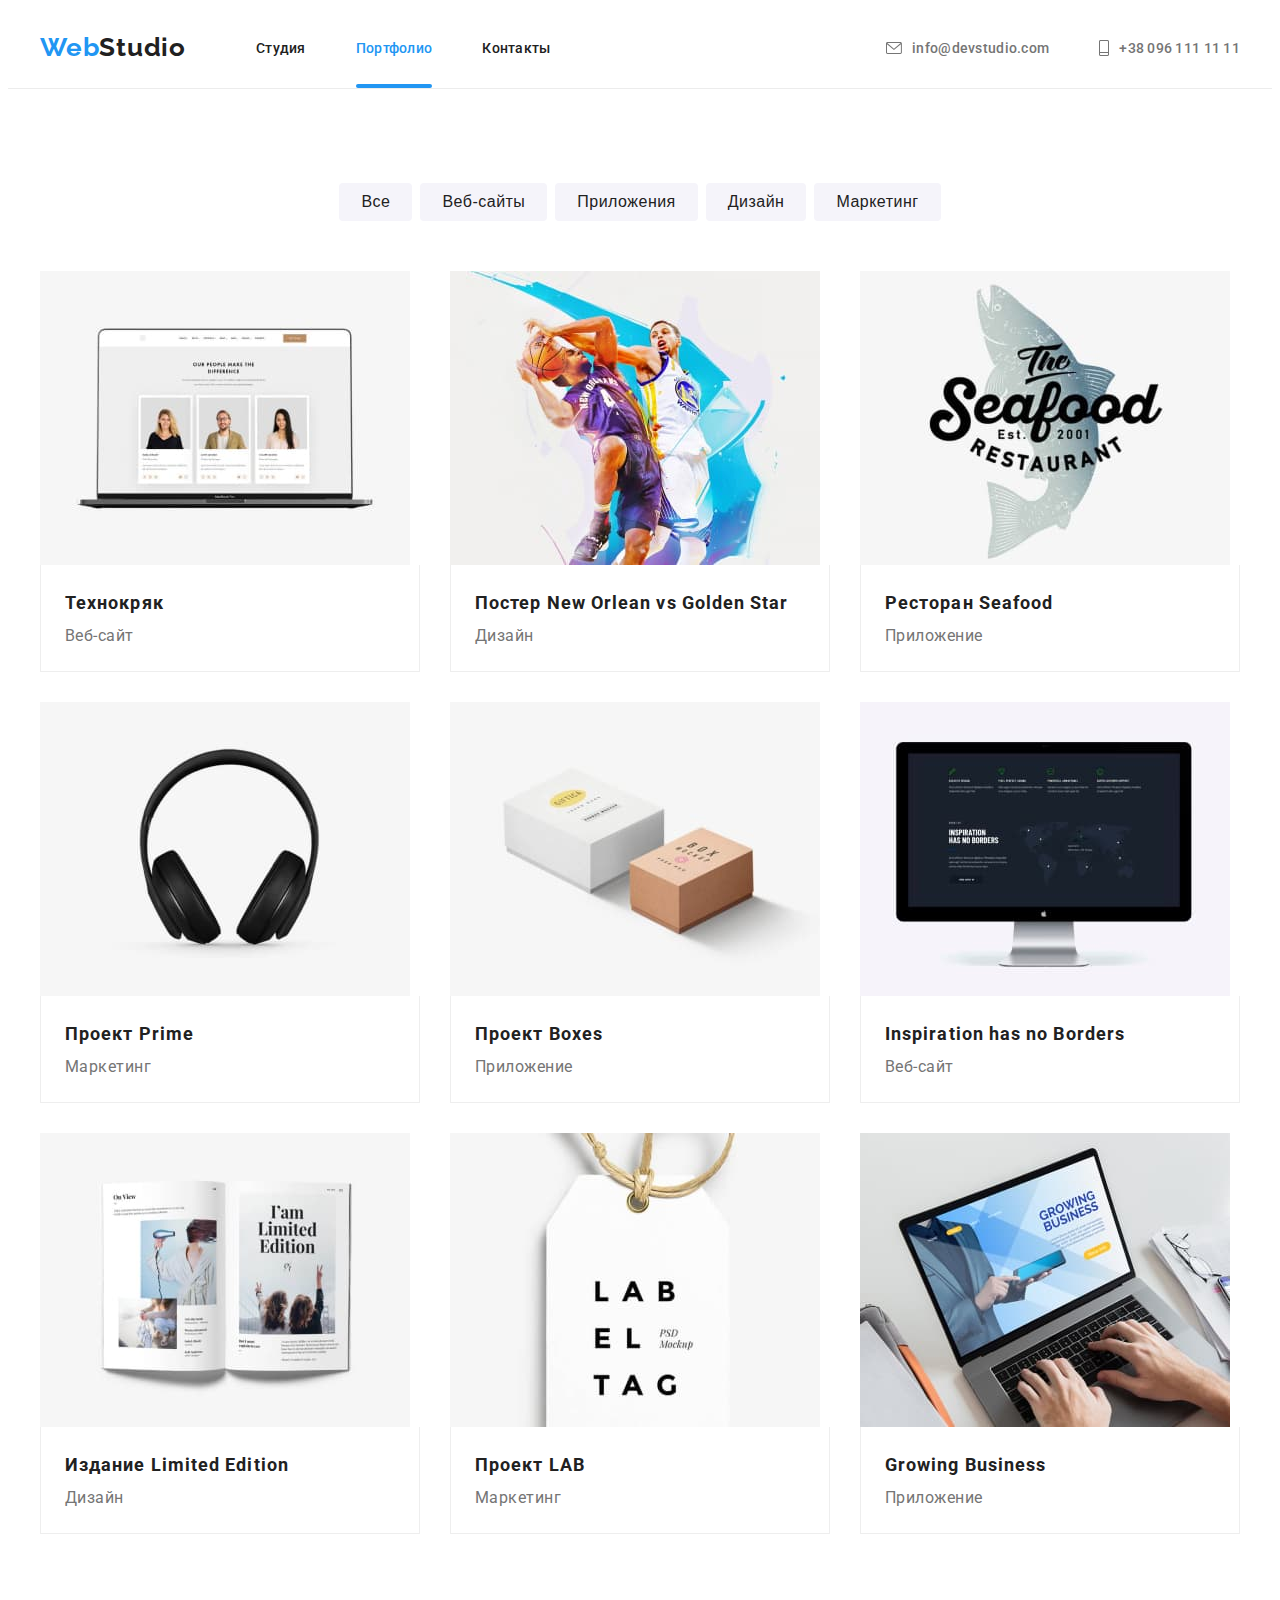
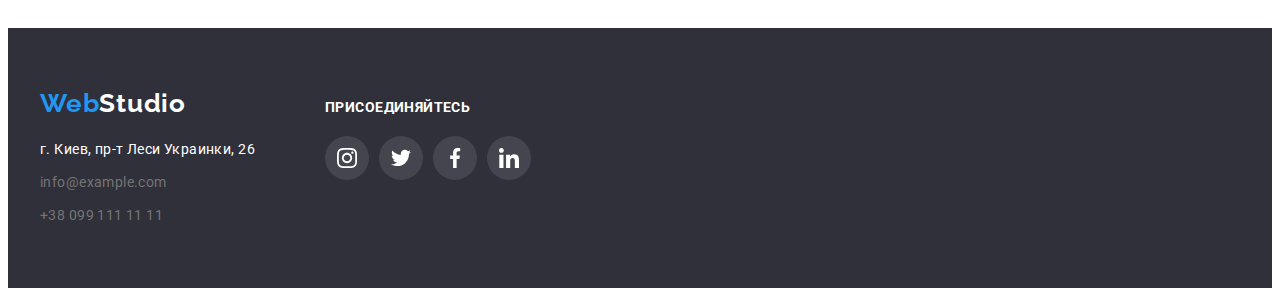
==== portfolio.html @ 90fa3cff "initial commit" ====
<!DOCTYPE html>
<html lang="ru">
  <head>
    <meta charset="UTF-8" />
    <meta http-equiv="X-UA-Compatible" content="IE=edge" />
    <meta name="viewport" content="width=device-width, initial-scale=1.0" />
    <link
      rel="stylesheet"
      href="https://cdnjs.cloudflare.com/ajax/libs/modern-normalize/1.1.0/modern-normalize.min.css"
      integrity="sha512-wpPYUAdjBVSE4KJnH1VR1HeZfpl1ub8YT/NKx4PuQ5NmX2tKuGu6U/JRp5y+Y8XG2tV+wKQpNHVUX03MfMFn9Q=="
      crossorigin="anonymous"
      referrerpolicy="no-referrer"
    />
    <link rel="preconnect" href="https://fonts.googleapis.com" />
    <link rel="preconnect" href="https://fonts.gstatic.com" crossorigin />
    <link
      href="https://fonts.googleapis.com/css2?family=Raleway:wght@700&family=Roboto:wght@400;500;700;900&display=swap"
      rel="stylesheet"
    />
    <link rel="stylesheet" href="./css/style.css" />
    <title>Портфолио</title>
  </head>
  <body>
    <header class="header">
      <div class="container">
        <nav class="header-navigation">
          <a class="header-logo-link" lang="en" href="./portfolio.html"
            ><span class="header-logo-span">Web</span>Studio</a
          >
          <ul class="nav-list">
            <li class="nav-item">
              <a class="nav-link" href="./index.html">Студия</a>
            </li>
            <li class="nav-item">
              <a class="current-portfolio" href="./portfolio.html">Портфолио</a>
            </li>
            <li class="nav-item">
              <a class="nav-link" href="">Контакты</a>
            </li>
          </ul>
        </nav>
        <ul class="contacts">
          <li class="contacts-item">
            <a class="contacts-link" lang="en" href="mailto:info@devstudio.com">
              <svg class="contacts-email" width="16" height="12">
                <use href="./images/icons.svg#icon-e-mail"></use></svg
              >info@devstudio.com</a
            >
          </li>
          <li class="contacts-item">
            <a class="contacts-link" lang="en" href="tel:+380961111111">
              <svg class="contacts-phone" width="10" height="16">
                <use href="./images/icons.svg#icon-phone"></use></svg
              >+38 096 111 11 11</a
            >
          </li>
        </ul>
      </div>
    </header>
    <main>
      <section class="section">
        <div class="container">
          <ul class="filters">
            <li class="filters-item">
              <button type="button" class="filters-button">Все</button>
            </li>
            <li class="filters-item">
              <button type="button" class="filters-button">Веб-сайты</button>
            </li>
            <li class="filters-item">
              <button type="button" class="filters-button">Приложения</button>
            </li>
            <li class="filters-item">
              <button type="button" class="filters-button">Дизайн</button>
            </li>
            <li class="filters-item">
              <button type="button" class="filters-button">Маркетинг</button>
            </li>
          </ul>
          <ul class="projects">
            <li class="projects-item">
              <a href="" class="projects-link">
                <div class="projects-overlay">
                  <img
                    class="projects-image"
                    src="./images/our-company-projects/project-1.jpg"
                    width="370"
                    height="294"
                    alt="Первый проект"
                  />
                  <p class="text-overlay">
                    Технокряк это современная площадка распространения коронавируса. Компании
                    используют эту платформу для цифрового шпионажа и атак на защищённые сервера
                    конкурентов.
                  </p>
                </div>
                <div class="projects-main">
                  <h2 class="projects-title">Технокряк</h2>
                  <p class="projects-text">Веб-сайт</p>
                </div>
              </a>
            </li>
            <li class="projects-item">
              <a href="" class="projects-link">
                <div class="projects-overlay">
                  <img
                    class="projects-image"
                    src="./images/our-company-projects/project-2.jpg"
                    width="370"
                    height="294"
                    alt="Второй проект"
                  />
                  <p class="text-overlay">
                    Технокряк это современная площадка распространения коронавируса. Компании
                    используют эту платформу для цифрового шпионажа и атак на защищённые сервера
                    конкурентов.
                  </p>
                </div>
                <div class="projects-main">
                  <h2 class="projects-title">
                    Постер <span class="projects-span" lang="en">New Orlean vs Golden Star</span>
                  </h2>
                  <p class="projects-text">Дизайн</p>
                </div>
              </a>
            </li>
            <li class="projects-item">
              <a href="" class="projects-link">
                <div class="projects-overlay">
                  <img
                    class="projects-image"
                    src="./images/our-company-projects/project-3.jpg"
                    width="370"
                    height="294"
                    alt="Третий проект"
                  />
                  <p class="text-overlay">
                    Технокряк это современная площадка распространения коронавируса. Компании
                    используют эту платформу для цифрового шпионажа и атак на защищённые сервера
                    конкурентов.
                  </p>
                </div>
                <div class="projects-main">
                  <h2 class="projects-title">
                    Ресторан <span class="projects-span" lang="en">Seafood</span>
                  </h2>
                  <p class="projects-text">Приложение</p>
                </div>
              </a>
            </li>
            <li class="projects-item">
              <a href="" class="projects-link">
                <div class="projects-overlay">
                  <img
                    class="projects-image"
                    src="./images/our-company-projects/project-4.jpg"
                    width="370"
                    height="294"
                    alt="Четвёртый проект"
                  />
                  <p class="text-overlay">
                    Технокряк это современная площадка распространения коронавируса. Компании
                    используют эту платформу для цифрового шпионажа и атак на защищённые сервера
                    конкурентов.
                  </p>
                </div>
                <div class="projects-main">
                  <h2 class="projects-title">
                    Проект <span class="projects-span" lang="en">Prime</span>
                  </h2>
                  <p class="projects-text">Маркетинг</p>
                </div>
              </a>
            </li>
            <li class="projects-item">
              <a href="" class="projects-link">
                <div class="projects-overlay">
                  <img
                    class="projects-image"
                    src="./images/our-company-projects/project-5.jpg"
                    width="370"
                    height="294"
                    alt="Пятый проект"
                  />
                  <p class="text-overlay">
                    Технокряк это современная площадка распространения коронавируса. Компании
                    используют эту платформу для цифрового шпионажа и атак на защищённые сервера
                    конкурентов.
                  </p>
                </div>
                <div class="projects-main">
                  <h2 class="projects-title">
                    Проект <span class="projects-span" lang="en">Boxes</span>
                  </h2>
                  <p class="projects-text">Приложение</p>
                </div>
              </a>
            </li>
            <li class="projects-item">
              <a href="" class="projects-link">
                <div class="projects-overlay">
                  <img
                    class="projects-image"
                    src="./images/our-company-projects/project-6.jpg"
                    width="370"
                    height="294"
                    alt="Шестой проект"
                  />
                  <p class="text-overlay">
                    Технокряк это современная площадка распространения коронавируса. Компании
                    используют эту платформу для цифрового шпионажа и атак на защищённые сервера
                    конкурентов.
                  </p>
                </div>
                <div class="projects-main">
                  <h2 class="projects-title" lang="en">Inspiration has no Borders</h2>
                  <p class="projects-text">Веб-сайт</p>
                </div>
              </a>
            </li>
            <li class="projects-item">
              <a href="" class="projects-link">
                <div class="projects-overlay">
                  <img
                    class="projects-image"
                    src="./images/our-company-projects/project-7.jpg"
                    width="370"
                    height="294"
                    alt="Седьмой проект"
                  />
                  <p class="text-overlay">
                    Технокряк это современная площадка распространения коронавируса. Компании
                    используют эту платформу для цифрового шпионажа и атак на защищённые сервера
                    конкурентов.
                  </p>
                </div>
                <div class="projects-main">
                  <h2 class="projects-title">
                    Издание <span class="projects-span" lang="en">Limited Edition</span>
                  </h2>
                  <p class="projects-text">Дизайн</p>
                </div>
              </a>
            </li>
            <li class="projects-item">
              <a href="" class="projects-link">
                <div class="projects-overlay">
                  <img
                    class="projects-image"
                    src="./images/our-company-projects/project-8.jpg"
                    width="370"
                    height="294"
                    alt="Восьмой проект"
                  />
                  <p class="text-overlay">
                    Технокряк это современная площадка распространения коронавируса. Компании
                    используют эту платформу для цифрового шпионажа и атак на защищённые сервера
                    конкурентов.
                  </p>
                </div>
                <div class="projects-main">
                  <h2 class="projects-title">
                    Проект <span class="projects-span" lang="en">LAB</span>
                  </h2>
                  <p class="projects-text">Маркетинг</p>
                </div>
              </a>
            </li>
            <li class="projects-item">
              <a href="" class="projects-link">
                <div class="projects-overlay">
                  <img
                    class="projects-image"
                    src="./images/our-company-projects/project-9.jpg"
                    width="370"
                    height="294"
                    alt="Девятый проект"
                  />
                  <p class="text-overlay">
                    Технокряк это современная площадка распространения коронавируса. Компании
                    используют эту платформу для цифрового шпионажа и атак на защищённые сервера
                    конкурентов.
                  </p>
                </div>
                <div class="projects-main">
                  <h2 class="projects-title" lang="en">Growing Business</h2>
                  <p class="projects-text">Приложение</p>
                </div>
              </a>
            </li>
          </ul>
        </div>
      </section>
    </main>
    <footer class="footer">
      <div class="footer-list container">
        <div class="footer-logo-main">
          <a class="footer-logo-link" lang="en" href="./portfolio.html"
            ><span class="footer-logo-span">Web</span>Studio</a
          >
          <address class="footer-contacts">
            <ul class="footer-contacts-list">
              <li class="footer-contacts-item">
                <a
                  class="current-address"
                  href="https://goo.gl/maps/Fyau3RTndr1kcrQs9"
                  rel="noopener noreferrer"
                >
                  г. Киев, пр-т Леси Украинки, 26</a
                >
              </li>
              <li class="footer-contacts-item">
                <a class="footer-contacts-link" lang="en" href="mailto:info@example.com"
                  >info@example.com</a
                >
              </li>
              <li class="footer-contacts-item">
                <a class="footer-contacts-link" href="tel:+380991111111">+38 099 111 11 11</a>
              </li>
            </ul>
          </address>
        </div>
        <div class="footer-right">
          <h3 class="footer-social-text">Присоединяйтесь</h3>
          <ul class="footer-social-list">
            <li class="footer-social-item">
              <a href="" class="footer-social-link">
                <svg class="footer-social-icon" width="20" height="20">
                  <use href="./images/icons.svg#icon-instagram-footer"></use>
                </svg>
              </a>
            </li>

            <li class="footer-social-item">
              <a href="" class="footer-social-link">
                <svg class="footer-social-icon" width="20" height="20">
                  <use href="./images/icons.svg#icon-twitter-footer"></use>
                </svg>
              </a>
            </li>

            <li class="footer-social-item">
              <a href="" class="footer-social-link">
                <svg class="footer-social-icon" width="20" height="20">
                  <use href="./images/icons.svg#icon-facebook-footer"></use>
                </svg>
              </a>
            </li>

            <li class="footer-social-item">
              <a href="" class="footer-social-link">
                <svg class="footer-social-icon" width="20" height="20">
                  <use href="./images/icons.svg#icon-linkedin-footer"></use>
                </svg>
              </a>
            </li>
          </ul>
        </div>
      </div>
    </footer>
  </body>
</html>
---- css/style.css ----
/* variables section */

:root {
  --main-text-color: #757575;
  --secondary-text-color: #212121;
  --tertiary-text-color: #ffffff;
  --border-color: #eeeeee;
  --social-link-color: #afb1b8;
  --label-color: #2f303a;
  --footer-social-link-color: #ffffff1a;
  --header-border-color: #ececec;
  --button-accent-color: #188ce8;
  --accent-color: #2196f3;
  --hero-footer-bg-color: #2f303a;
  --our-team-bg-color: #f5f4fa;
}

/* general body selectors section */

body {
  font-family: 'Roboto', sans-serif;
}

p,
h1,
h2,
h3,
h4,
h5,
h6 {
  margin-top: 0;
  margin-bottom: 0;
}

ul {
  margin-top: 0;
  margin-bottom: 0;
  padding-left: 0;
  list-style: none;
}

a {
  text-decoration: none;
}

img {
  display: block;
  max-width: 100%;
  height: auto;
}

/* REPEATING CLASSES */

.section {
  padding-top: 94px;
  padding-bottom: 94px;
}

.section-title {
  font-weight: 700;
  font-size: 36px;
  line-height: 1.17;
  text-align: center;
  letter-spacing: 0.03em;
  margin-bottom: 50px;
  color: var(--secondary-text-color);
}

/* CONTAINER */

.container {
  width: 1200px;
  padding-left: 15px;
  padding-right: 15px;
  margin: 0 auto;
}

.header .container {
  display: flex;
  align-items: center;
}

/* INDEX.HTML */

/* HEADER */

.header {
  background-color: var(--tertiary-text-color);
  border-bottom: 1px solid var(--header-border-color);
}

.header-logo-link {
  margin-right: 70px;
  padding-top: 24px;
  padding-bottom: 25px;
  font-family: 'Raleway', sans-serif;
  font-size: 26px;
  line-height: 1.17;
  font-weight: 700;
  letter-spacing: 0.03em;
  color: var(--secondary-text-color);
}

.header-logo-span {
  color: var(--accent-color);
}

/* NAV */

.header-navigation {
  display: flex;
  align-items: center;
}

.nav-list {
  display: flex;
}

.nav-item:not(:last-child) {
  margin-right: 50px;
}

.nav-link,
.current-studio,
.current-portfolio {
  display: block;
  position: relative;
  padding-top: 32px;
  padding-bottom: 32px;
  font-weight: 500;
  font-size: 14px;
  line-height: 1.17;
  letter-spacing: 0.02em;
  color: var(--secondary-text-color);
  transition: color 250ms cubic-bezier(0.4, 0, 0.2, 1);
}

.current-studio,
.current-portfolio {
  color: var(--accent-color);
}

.current-studio::after,
.current-portfolio::after {
  content: '';
  position: absolute;
  left: 0;
  bottom: 0;
  display: block;
  width: 100%;
  height: 4px;
  background-color: var(--accent-color);
  border-radius: 4px;
}

.nav-link:hover,
.nav-link:focus {
  color: var(--accent-color);
}

.contacts {
  display: flex;
  margin-left: auto;
}

.contacts-item:not(:last-child) {
  margin-right: 50px;
}

.contacts-email {
  margin-right: 10px;
  fill: currentColor;
}

.contacts-phone {
  margin-right: 10px;
  fill: currentColor;
}

.contacts-link {
  display: flex;
  align-items: center;
  padding-top: 32px;
  padding-bottom: 32px;
  font-weight: 500;
  font-size: 14px;
  line-height: 1.17;
  letter-spacing: 0.02em;
  color: var(--main-text-color);
  transition: color 250ms cubic-bezier(0.4, 0, 0.2, 1);
}

.contacts-link:hover,
.contacts-link:focus {
  color: var(--accent-color);
}

/* MAIN */

/* HERO */

.hero {
  padding: 200px 0;
  text-align: center;
  margin-left: auto;
  margin-right: auto;
  max-width: 1600px;
  height: 600px;
  background-image: linear-gradient(to right, rgba(47, 48, 58, 0.4), rgba(47, 48, 58, 0.4)),
    url('../images/hero-background-image/hero-background.jpg');
  background-repeat: no-repeat;
  background-position: center;
  background-size: 1600px 600px;
}

.hero-title {
  margin-bottom: 30px;
  text-transform: uppercase;
  font-family: 'Roboto', sans-serif;
  font-weight: 900;
  font-style: normal;
  font-size: 44px;
  line-height: 1.36;
  letter-spacing: 0.06em;
  color: var(--tertiary-text-color);
}

.hero-button {
  padding: 10px 32px 10px 32px;
  border-radius: 4px;
  background-color: var(--accent-color);
  border: transparent;
  cursor: pointer;
  transition: background-color 250ms cubic-bezier(0.4, 0, 0.2, 1),
    box-shadow 250ms cubic-bezier(0.4, 0, 0.2, 1);
}

.hero-button-text {
  text-align: center;
  font-weight: 700;
  font-size: 16px;
  line-height: 1.875;
  letter-spacing: 0.06em;
  color: var(--tertiary-text-color);
}

.hero-button:hover,
.hero-button:focus {
  background-color: var(--button-accent-color);
  box-shadow: 0px 4px 4px rgba(0, 0, 0, 0.15);
}

/* ADVANTAGES */

.visually-hidden {
  position: absolute;
  clip: rect(0 0 0 0);
  width: 1px;
  height: 1px;
  margin: -1px;
}

.advantages-social-list {
  display: flex;
}

.advantages-card {
  width: 270px;
  height: 120px;
  background-color: var(--our-team-bg-color);
  border-radius: 4px;
  display: flex;
  align-items: center;
  justify-content: center;
}

.advantages {
  display: flex;
}

.advantages-item:not(:last-child) {
  margin-right: 30px;
}

.advantages-title {
  margin-top: 30px;
  text-transform: uppercase;
  font-weight: 700;
  font-size: 14px;
  line-height: 1.17;
  letter-spacing: 0.03em;
  color: var(--secondary-text-color);
}

.advantages-text {
  margin-top: 10px;
  font-size: 14px;
  line-height: 1.71;
  letter-spacing: 0.03em;
  color: var(--main-text-color);
}

/* WORKS */

.works {
  padding-top: 0;
}

.works-list {
  display: flex;
  margin-top: 50px;
}

.works-item:not(:last-child) {
  margin-right: 30px;
}

.label-wrap {
  position: relative;
}

.label {
  display: flex;
  justify-content: center;
  align-items: center;
  position: absolute;
  bottom: 0;
  width: 370px;
  height: 70px;
  font-weight: 700;
  font-size: 14px;
  line-height: 1.14;
  letter-spacing: 0.03em;
  text-transform: uppercase;
  background-color: rgba(47, 48, 58, 0.8);
  color: var(--tertiary-text-color);
}

/* OUR-TEAM */

.our-team {
  background-color: var(--our-team-bg-color);
}

.our-team-main {
  border-bottom: 1px solid var(--border-color);
  border-radius: 0px 0px 4px 4px;
  background-color: var(--tertiary-text-color);
  padding-top: 30px;
  padding-bottom: 30px;
  text-align: center;
}

.our-team-item {
  box-shadow: 0px 1px 3px rgba(0, 0, 0, 0.12), 0px 1px 1px rgba(0, 0, 0, 0.14),
    0px 2px 1px rgba(0, 0, 0, 0.2);
}

.social-icon {
  fill: currentColor;
}

.our-team-social-link {
  color: var(--social-link-color);
  cursor: pointer;
  width: 44px;
  height: 44px;
  display: flex;
  justify-content: center;
  align-items: center;
  border-radius: 50%;
  background-color: var(--tertiary-text-color);
  transition: color 250ms cubic-bezier(0.4, 0, 0.2, 1),
    background-color 250ms cubic-bezier(0.4, 0, 0.2, 1);
}

.our-team-social-link:hover,
.our-team-social-link:focus {
  background-color: var(--accent-color);
  color: var(--tertiary-text-color);
}

.our-team-social-list {
  display: flex;
  justify-content: center;
}

.our-team-social-item:not(:last-child) {
  margin-right: 10px;
}

.our-team-list {
  display: flex;
  margin-top: 50px;
}

.our-team-item:not(:last-child) {
  margin-right: 30px;
}

.our-team-title {
  margin-bottom: 10px;
  font-weight: 500;
  font-size: 16px;
  line-height: 1.17;
  letter-spacing: 0.03em;
  color: var(--secondary-text-color);
}

.our-team-text {
  margin-bottom: 16px;
  font-size: 16px;
  line-height: 1.17;
  letter-spacing: 0.03em;
  color: var(--main-text-color);
}

/* CLIENTS */

.clients-list {
  display: flex;
}

.clients-item:not(:last-child) {
  margin-right: 30px;
}

.clients-icon {
  fill: currentColor;
}

.clients-link {
  color: var(--social-link-color);
  width: 170px;
  height: 92px;
  display: flex;
  justify-content: center;
  align-items: center;
  border: 1px solid var(--social-link-color);
  border-radius: 4px;
  cursor: pointer;
  transition: color 250ms cubic-bezier(0.4, 0, 0.2, 1), border 250ms cubic-bezier(0.4, 0, 0.2, 1);
}

.clients-link:hover,
.clients-link:focus {
  border: 1px solid var(--accent-color);
  color: var(--accent-color);
}
/* FOOTER */

.footer {
  padding: 60px 0;
  background-color: var(--hero-footer-bg-color);
}

.footer-right {
  margin-left: 70px;
}

.footer-list {
  display: flex;
  align-items: baseline;
}

.footer-logo-link {
  font-family: 'Raleway', sans-serif;
  font-size: 26px;
  font-weight: 700;
  letter-spacing: 0.03em;
  color: var(--tertiary-text-color);
}

.footer-logo-span {
  color: var(--accent-color);
}

.footer-contacts-list {
  display: block;
}

.footer-contacts {
  margin-top: 20px;
  font-style: normal;
}

.footer-contacts-item:not(:first-child) {
  margin-top: 9px;
}

.footer-contacts-link,
.current-address {
  margin-top: 10px;
  font-size: 14px;
  line-height: 1.71;
  letter-spacing: 0.03em;
  color: var(--main-text-color);
  transition: color 250ms cubic-bezier(0.4, 0, 0.2, 1);
}

.current-address {
  color: var(--tertiary-text-color);
}

.footer-contacts-link:hover,
.footer-contacts-link:focus,
.current-address:hover,
.current-address:focus {
  color: var(--accent-color);
}

.footer-social-icon {
  fill: currentColor;
}

.footer-social-list {
  display: flex;
}

.footer-social-item:not(:last-child) {
  margin-right: 10px;
}

.footer-social-link {
  color: var(--tertiary-text-color);
  cursor: pointer;
  width: 44px;
  height: 44px;
  display: flex;
  justify-content: center;
  align-items: center;
  border-radius: 50%;
  background-color: var(--footer-social-link-color);
  transition: background-color 250ms cubic-bezier(0.4, 0, 0.2, 1);
}

.footer-social-link:hover,
.footer-social-link:focus {
  background-color: var(--accent-color);
}

.footer-social-text {
  color: var(--tertiary-text-color);
  margin-bottom: 20px;
  text-transform: uppercase;
  font-style: normal;
  font-weight: 700;
  font-size: 14px;
  line-height: 1.14;
  letter-spacing: 0.03em;
}

/* MODAL */

.backdrop {
  position: fixed;
  top: 0;
  left: 0;
  width: 100%;
  height: 100%;
  background-color: var(--secondary-text-color);
  opacity: 1;
  transition: opacity 250ms cubic-bezier(0.4, 0, 0.2, 1);
}

.backdrop.is-hidden {
  opacity: 0;
  pointer-events: none;
}

.backdrop.is-hidden .modal {
  transform: translate(-50%, -50%) scale(0.9);
}
.modal {
  position: absolute;
  top: 50%;
  left: 50%;
  min-width: 528px;
  min-height: 581px;
  padding: 8px;
  background-color: rgba(0, 0, 0, 0.2);
  box-shadow: 0px 1px 3px rgba(0, 0, 0, 0.12), 0px 1px 1px rgba(0, 0, 0, 0.14),
    0px 2px 1px rgba(0, 0, 0, 0.2);
  border-radius: 4px;
  transform: translate(-50%, -50%) scale(1);
  transition: transform 250ms cubic-bezier(0.4, 0, 0.2, 1);
}

.modal-close-btn {
  display: flex;
  justify-content: center;
  align-items: center;
  margin-left: auto;
  cursor: pointer;
  width: 30px;
  height: 30px;
  background-color: var(--tertiary-text-color);
  border: 1px solid rgba(0, 0, 0, 0.1);
  border-radius: 50%;
}

/* PORTFOLIO.HTML */

/* FILTERS */

.filters {
  margin-bottom: 50px;
  display: flex;
  justify-content: center;
}

.filters-item:not(:first-child) {
  margin-left: 8px;
}

.filters-button {
  padding: 6px 22px 6px 22px;
  font-weight: 500;
  font-size: 16px;
  line-height: 1.625;
  letter-spacing: 0.03em;
  color: var(--secondary-text-color);
  border: transparent;
  border-radius: 4px;
  cursor: pointer;
  background-color: var(--our-team-bg-color);
  transition: box-shadow 250ms cubic-bezier(0.4, 0, 0.2, 1),
    color 250ms cubic-bezier(0.4, 0, 0.2, 1), background-color 250ms cubic-bezier(0.4, 0, 0.2, 1);
}

.filters-button:hover,
.filters-button:focus {
  box-shadow: 0px 3px 1px rgba(0, 0, 0, 0.1), 0px 1px 2px rgba(0, 0, 0, 0.08),
    0px 2px 2px rgba(0, 0, 0, 0.12);
  color: var(--tertiary-text-color);
  background-color: var(--accent-color);
}

/* PROJECTS */

.projects {
  display: flex;
  flex-wrap: wrap;
  margin-top: -30px;
  margin-left: -30px;
}

.projects-link {
  display: block;
  transition: box-shadow 250ms cubic-bezier(0.4, 0, 0.2, 1);
}

.projects-link:hover,
.projects-link:focus {
  box-shadow: 0px 1px 1px rgba(0, 0, 0, 0.12), 0px 4px 4px rgba(0, 0, 0, 0.06),
    1px 4px 6px rgba(0, 0, 0, 0.16);
}

.projects-item {
  margin-top: 30px;
  margin-left: 30px;
  flex-basis: calc((100% - 90px) / 3);
}

.projects-main {
  padding: 20px 24px 20px 24px;
  border-left: 1px solid #eeeeee;
  border-bottom: 1px solid #eeeeee;
  border-right: 1px solid #eeeeee;
  background-color: var(--tertiary-text-color);
}

.projects-title {
  font-size: 18px;
  line-height: 2;
  letter-spacing: 0.06em;
  color: var(--secondary-text-color);
}

.projects-text {
  font-size: 16px;
  line-height: 1.875;
  letter-spacing: 0.03em;
  color: var(--main-text-color);
}

.projects-overlay {
  position: relative;
  overflow: hidden;
}

.text-overlay {
  position: absolute;
  top: 0;
  left: 0;
  height: 100%;
  padding: 63px 24px;
  font-size: 18px;
  line-height: 1.55;
  letter-spacing: 0.03em;
  background-color: rgba(33, 150, 243, 0.9);
  color: var(--tertiary-text-color);
  cursor: pointer;
  transform: translateY(100%);
  transition: transform 250ms cubic-bezier(0.4, 0, 0.2, 1);
}

.projects-item:hover .text-overlay {
  transform: translateY(0%);
}
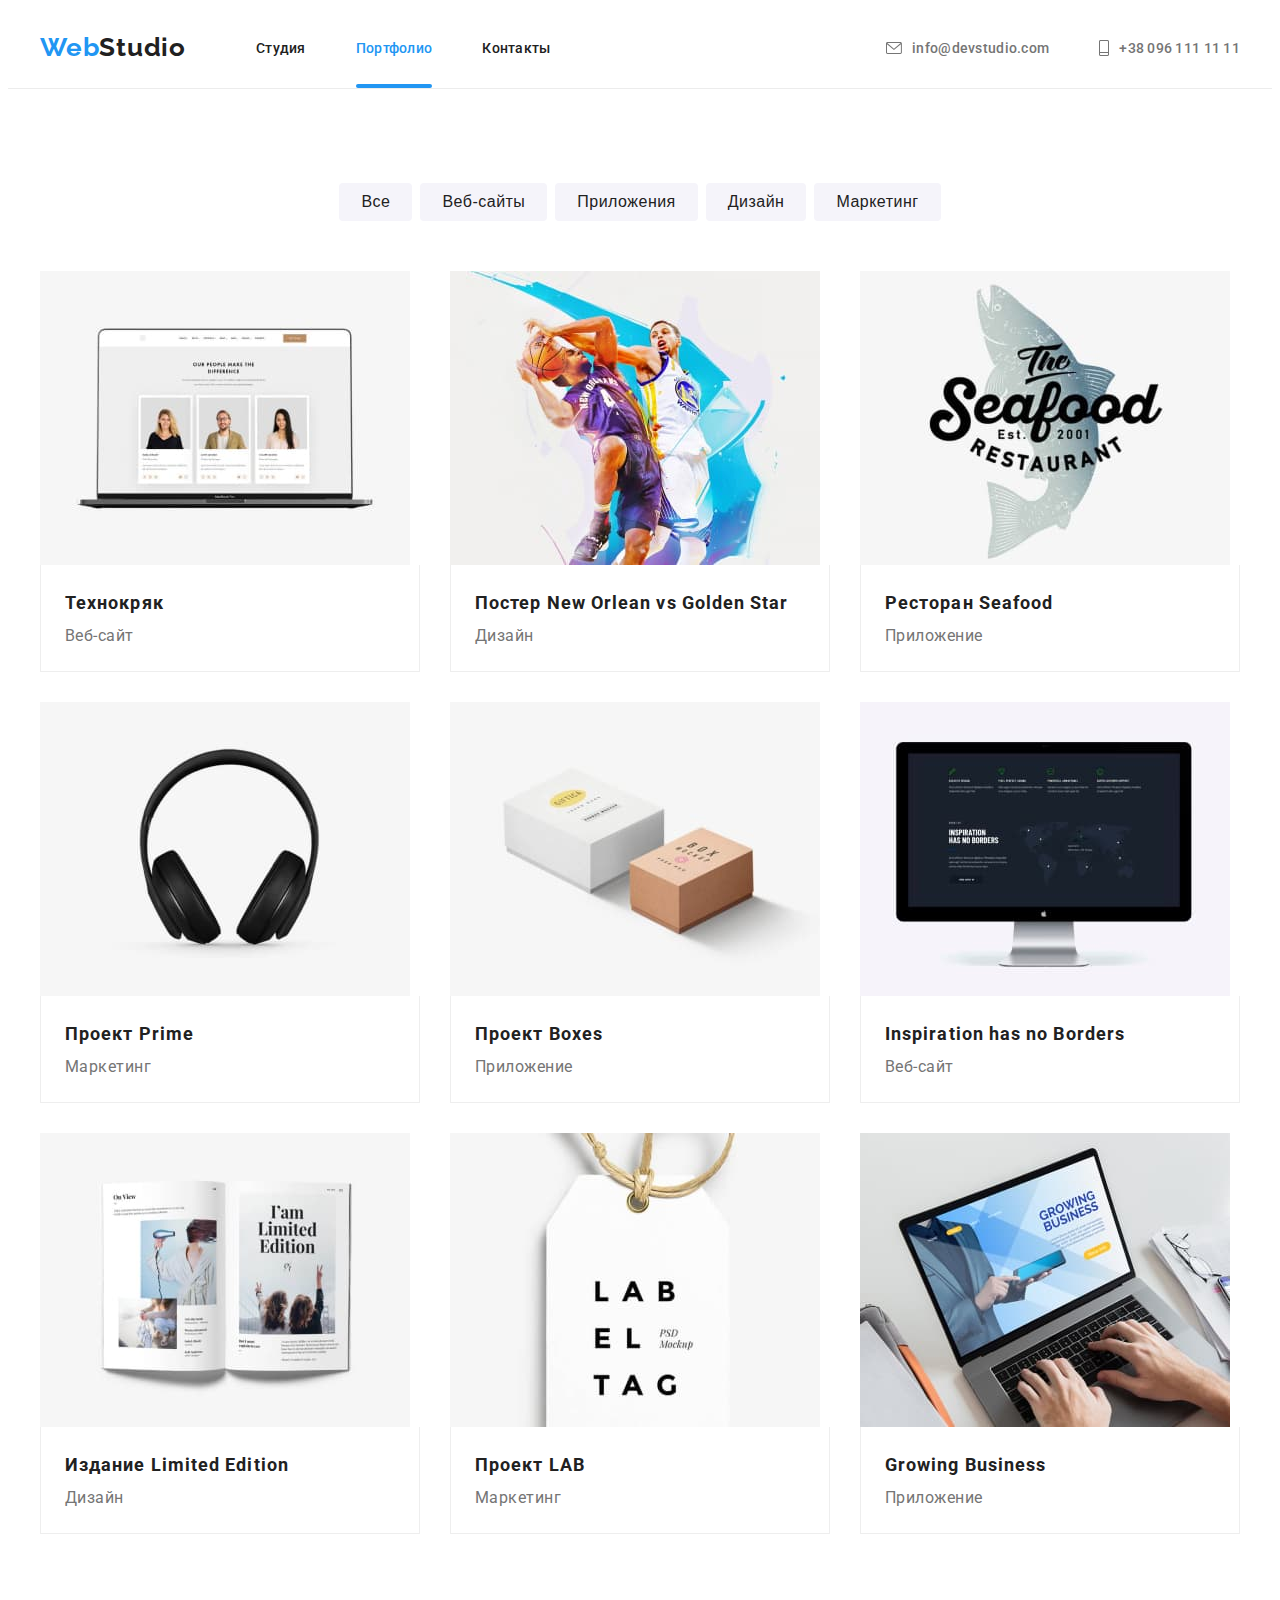
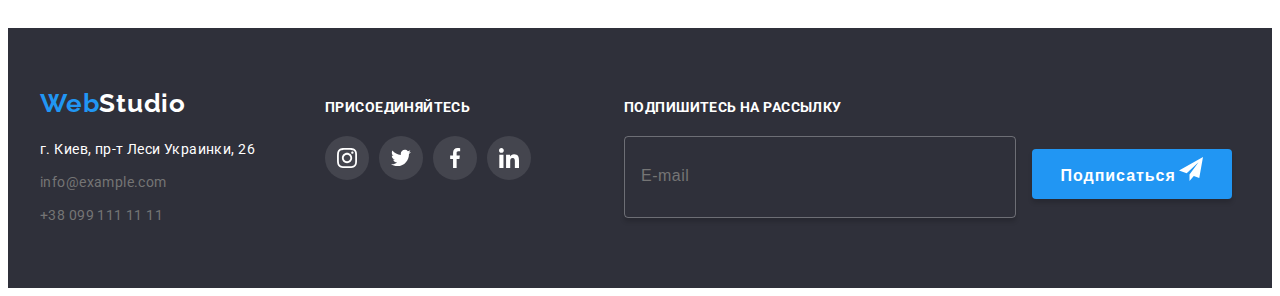
==== commit 89d93888: "final commit" ====
--- a/portfolio.html
+++ b/portfolio.html
@@ -356,6 +356,18 @@
             </li>
           </ul>
         </div>
+        <form class="subscribe-form" action="#">
+          <div class="subscribe-form-right">
+            <b class="subscribe-title">Подпишитесь на рассылку</b>
+            <input type="email" name="email" placeholder="E-mail" class="email-input" />
+            <button type="submit" class="subscribe-btn">
+              <span class="subscribe-btn-text">Подписаться</span>
+              <svg class="subscribe-icon" width="24" height="24">
+                <use href="./images/icons.svg#icon-telegram"></use>
+              </svg>
+            </button>
+          </div>
+        </form>
       </div>
     </footer>
   </body>
--- a/css/style.css
+++ b/css/style.css
@@ -550,6 +550,163 @@
   letter-spacing: 0.03em;
 }
 
+/* subscribe */
+
+.subscribe-form-right {
+  margin-left: 93px;
+}
+
+.subscribe-title {
+  display: block;
+  font-weight: 700;
+  font-size: 14px;
+  line-height: 1.17;
+  letter-spacing: 0.03em;
+  text-transform: uppercase;
+  color: var(--tertiary-text-color);
+  margin-bottom: 20px;
+}
+
+.email-input {
+  outline: none;
+  width: 358px;
+  height: 50px;
+  border: 1px solid rgba(255, 255, 255, 0.3);
+  border-radius: 4px;
+  background-color: transparent;
+  color: rgba(255, 255, 255, 0.6);
+  box-shadow: 0px 4px 4px rgba(0, 0, 0, 0.15);
+  padding: 15px 16px;
+  margin-right: 12px;
+}
+
+.email-input::placeholder {
+  font-size: 16px;
+  line-height: 1.25;
+  letter-spacing: 0.03em;
+}
+
+.subscribe-btn {
+  width: 200px;
+  height: 50px;
+  border: transparent;
+  border-radius: 4px;
+  background-color: var(--accent-color);
+  box-shadow: 0px 4px 4px rgba(0, 0, 0, 0.15);
+}
+
+.subscribe-btn-text {
+  font-weight: 700;
+  font-size: 16px;
+  line-height: 1.875;
+  letter-spacing: 0.06em;
+  text-align: center;
+  color: var(--tertiary-text-color);
+}
+
+.subscribe-icon {
+  fill: currentColor;
+}
+
+/*.subscribe-btn {
+  padding: 10px 62px 10px 29px;
+  border: transparent;
+  border-radius: 4px;
+  background-color: var(--accent-color);
+}
+
+.subscribe-icon {
+  fill: currentColor;
+}
+
+.subscribe-btn-text {
+  text-align: center;
+  font-weight: 700;
+  font-size: 16px;
+  line-height: 1.8;
+  letter-spacing: 0.06em;
+  color: var(--tertiary-text-color);
+}
+
+/*.subscribe-title {
+  color: var(--tertiary-text-color);
+  margin-bottom: 20px;
+  text-transform: uppercase;
+  font-weight: 700;
+  font-size: 14px;
+  line-height: 1.17;
+  letter-spacing: 0.03em;
+}
+
+.subscribe-icon {
+  fill: currentColor;
+}
+
+.subscribe-btn-text {
+  margin-left: 10px;
+  color: var(--tertiary-text-color);
+  text-align: center;
+  font-weight: 700;
+  font-size: 16px;
+  line-height: 1.8;
+  letter-spacing: 0.06em;
+}
+
+.subscribe-btn {
+  padding: 10px 62px 10px 29px;
+  border-radius: 4px;
+  background-color: var(--accent-color);
+  border: transparent;
+}*/
+
+/*.subscribe-form-right {
+  margin-left: 93px;
+}
+
+.subscribe-title {
+  font-style: bold;
+  font-size: 14px;
+  line-height: 1.14;
+  letter-spacing: 0.03em;
+  text-transform: uppercase;
+  color: var(--tertiary-text-color);
+  margin-bottom: 20px;
+}
+
+.email-input {
+  font-size: 16px;
+  line-height: 1.25;
+  letter-spacing: 0.03em;
+  color: #4d4d4d;
+  padding: 15px 0 15px 16px;
+  width: 358px;
+  height: 50px;
+  border: 1px solid #4d4d4d;
+  border-radius: 4px;
+  background-color: #2f303a;
+}
+
+.subscribe-btn {
+  width: 200px;
+  padding-top: 10px;
+  padding-bottom: 10px;
+  margin-left: 12px;
+  border-radius: 4px;
+  background-color: var(--accent-color);
+  border: transparent;
+}
+
+.subscribe-btn-text {
+  margin-left: 10px;
+  text-align: center;
+  font-style: bold;
+  font-weight: 700;
+  font-size: 16px;
+  line-height: 1.875;
+  letter-spacing: 0.06em;
+  color: var(--tertiary-text-color);
+}
+
 /* MODAL */
 
 .backdrop {
@@ -558,7 +715,7 @@
   left: 0;
   width: 100%;
   height: 100%;
-  background-color: var(--secondary-text-color);
+  background-color: rgba(0, 0, 0, 0.2);
   opacity: 1;
   transition: opacity 250ms cubic-bezier(0.4, 0, 0.2, 1);
 }
@@ -578,7 +735,7 @@
   min-width: 528px;
   min-height: 581px;
   padding: 8px;
-  background-color: rgba(0, 0, 0, 0.2);
+  background-color: var(--tertiary-text-color);
   box-shadow: 0px 1px 3px rgba(0, 0, 0, 0.12), 0px 1px 1px rgba(0, 0, 0, 0.14),
     0px 2px 1px rgba(0, 0, 0, 0.2);
   border-radius: 4px;
@@ -598,6 +755,524 @@
   border: 1px solid rgba(0, 0, 0, 0.1);
   border-radius: 50%;
 }
+
+.modal-close-btn:hover .modal-close-icon,
+.modal-close-btn:focus .modal-close-icon {
+  fill: var(--accent-color);
+}
+
+/* form */
+
+.modal-title {
+  display: block;
+  font-weight: 700;
+  font-size: 20px;
+  line-height: 1.15;
+  letter-spacing: 0.03em;
+  text-align: center;
+  margin-bottom: 12px;
+}
+
+.modal-field {
+  min-width: 448px;
+  min-height: 342px;
+  padding-left: 40px;
+  padding-right: 40px;
+}
+
+.modal-form-field {
+  margin-bottom: 10px;
+}
+
+.modal-form-label {
+  display: block;
+  font-size: 12px;
+  line-height: 1.16;
+  letter-spacing: 0.01em;
+  margin-bottom: 4px;
+  color: var(--main-text-color);
+}
+
+.input-wrap {
+  display: block;
+  position: relative;
+}
+
+.modal-form-input {
+  width: 100%;
+  height: 40px;
+  border: 1px solid rgba(33, 33, 33, 0.2);
+  border-radius: 4px;
+  padding-left: 42px;
+  cursor: pointer;
+}
+
+.modal-form-input:focus {
+  border-color: var(--accent-color);
+  outline: none;
+}
+
+.modal-form-input:focus + .modal-form-icon {
+  fill: var(--accent-color);
+}
+
+.modal-form-icon {
+  position: absolute;
+  left: 12px;
+  top: 50%;
+  transform: translateY(-50%);
+}
+
+.modal-comment {
+  width: 100%;
+  height: 120px;
+  border: 1px solid rgba(33, 33, 33, 0.2);
+  border-radius: 4px;
+  padding-left: 16px;
+  padding-top: 12px;
+  resize: none;
+}
+
+.modal-comment::placeholder {
+  font-size: 14px;
+  line-height: 1.14;
+  letter-spacing: 0.01em;
+  color: rgba(117, 117, 117, 0.5);
+}
+
+/* checkbox */
+
+.check-label {
+  display: flex;
+  align-items: center;
+}
+
+.check-label-text {
+  font-size: 14px;
+  line-height: 1.71;
+  letter-spacing: 0.03em;
+  color: var(--main-text-color);
+}
+
+.check-label-link {
+  text-decoration: underline;
+  color: var(--accent-color);
+}
+
+.icon-check {
+  display: flex;
+  justify-content: center;
+  align-items: center;
+  width: 16px;
+  height: 15px;
+  border: 2px solid var(--secondary-text-color);
+  border-radius: 2px;
+  margin-right: 7px;
+}
+
+.checkbox:checked + .check-label > .icon-check {
+  background-color: var(--accent-color);
+  border: transparent;
+}
+
+/* button */
+
+.modal-form-btn {
+  display: flex;
+  justify-content: center;
+  align-items: center;
+}
+
+.modal-btn {
+  padding: 10px 55px;
+  border: transparent;
+  border-radius: 4px;
+  background-color: var(--accent-color);
+  cursor: pointer;
+  margin-top: 30px;
+  transition: background-color 250ms cubic-bezier(0.4, 0, 0.2, 1),
+    box-shadow 250ms cubic-bezier(0.4, 0, 0.2, 1);
+}
+
+.modal-btn-text {
+  font-weight: 700;
+  font-size: 16px;
+  line-height: 1.875;
+  letter-spacing: 0.06em;
+  text-align: center;
+  color: var(--tertiary-text-color);
+}
+
+.modal-btn:hover,
+.modal-btn:focus {
+  background-color: var(--button-accent-color);
+  box-shadow: 0px 4px 4px rgba(0, 0, 0, 0.15);
+}
+
+/*.form {
+  width: 448px;
+  min-height: 342px;
+  margin: 0 auto;
+}
+
+.form-title {
+  font-weight: 700;
+  font-size: 20px;
+  line-height: 1.17;
+  letter-spacing: 0.03em;
+  margin-bottom: 12px;
+}
+
+.form-input {
+  width: 100%;
+  height: 40px;
+  border: 1px solid rgba(33, 33, 33, 0.2);
+  border-radius: 4px;
+  margin-bottom: 10px;
+  padding-left: 42px;
+  cursor: pointer;
+  transition: border-color 250ms cubic-bezier(0.4, 0, 0.2, 1);
+}
+
+.form-input:focus {
+  border-color: var(--accent-color);
+  outline: none;
+}
+
+.form-input:focus + .user-icon {
+  fill: var(--accent-color);
+}
+
+.form-label {
+  margin-bottom: 4px;
+  font-size: 12px;
+  line-height: 1.17;
+  letter-spacing: 0.01em;
+  color: #757575;
+}
+
+.form-group {
+  position: relative;
+}
+
+.user-icon {
+  position: absolute;
+  top: 29px;
+  left: 12px;
+  transition: fill 250ms cubic-bezier(0.4, 0, 0.2, 1);
+}
+
+.user-comment {
+  width: 100%;
+  height: 120px;
+  resize: none;
+  border: 1px solid rgba(33, 33, 33, 0.2);
+  border-radius: 4px;
+  padding: 12px 16px;
+}
+
+.user-comment::placeholder {
+  font-size: 14px;
+  line-height: 1.17;
+  letter-spacing: 0.01em;
+  color: #757575;
+}
+
+/* check */
+
+/* button */
+
+/*.btn-submit {
+  display: flex;
+  margin: 0 auto;
+  padding: 10px 55px 10px 56px;
+  margin-top: 30px;
+  border: transparent;
+  border-radius: 4px;
+  cursor: pointer;
+  background-color: var(--accent-color);
+  transition: background-color 250ms cubic-bezier(0.4, 0, 0.2, 1),
+    box-shadow 250ms cubic-bezier(0.4, 0, 0.2, 1);
+}
+
+.btn-submit-text {
+  text-align: center;
+  font-weight: 700;
+  font-size: 16px;
+  line-height: 1.8;
+  letter-spacing: 0.06em;
+  color: var(--tertiary-text-color);
+}
+
+.btn-submit:hover,
+.btn-submit:focus {
+  background-color: var(--button-accent-color);
+  box-shadow: 0px 4px 4px rgba(0, 0, 0, 0.15);
+}
+
+/*.form-title {
+  font-weight: 700;
+  font-size: 20px;
+  line-height: 1.17;
+  letter-spacing: 0.03em;
+  margin-bottom: 12px;
+}
+
+.form-input {
+  padding-left: 42px;
+  width: 100%;
+  margin-bottom: 10px;
+  height: 40px;
+  border: 1px solid rgba(33, 33, 33, 0.2);
+  border-radius: 4px;
+  cursor: pointer;
+  transition: border-color 250ms cubic-bezier(0.4, 0, 0.2, 1);
+}
+
+.form-input:hover,
+.form-input:focus {
+  border-color: var(--accent-color);
+}
+
+.form-input:hover ~ .user-icon,
+.form-input:focus ~ .user-icon {
+  fill: var(--accent-color);
+}
+
+.form-label {
+  margin-bottom: 4px;
+  font-size: 12px;
+  line-height: 1.17;
+  letter-spacing: 0.01em;
+  color: #757575;
+}
+
+.user-comment {
+  width: 100%;
+  height: 120px;
+  border: 1px solid rgba(33, 33, 33, 0.2);
+  border-radius: 4px;
+}
+
+.user-comment::placeholder {
+  padding-top: 12px;
+  padding-left: 16px;
+  font-size: 14px;
+  line-height: 1.17;
+  letter-spacing: 0.01em;
+  color: #75757580;
+}
+
+.form-group {
+  position: relative;
+}
+
+.user-icon {
+  position: absolute;
+  top: 29px;
+  left: 12px;
+  transition: fill 250ms cubic-bezier(0.4, 0, 0.2, 1);
+}
+
+/* checkbox */
+
+/*.visually-hidden {
+  position: absolute;
+  clip: rect(0 0 0 0);
+  width: 1px;
+  height: 1px;
+  margin: -1px;
+}
+
+.check-text {
+  font-size: 14px;
+  line-height: 1.7;
+  letter-spacing: 0.03em;
+  justify-content: center;
+}
+
+.form-label {
+  display: flex;
+}
+
+.icon {
+  display: flex;
+  justify-content: center;
+  align-items: center;
+  width: 16px;
+  height: 15px;
+  vertical-align: middle;
+  border: 2px solid var(--secondary-text-color);
+  border-radius: 2px;
+}
+
+.checkbox:checked + .icon > .icon-check {
+  border-color: transparent;
+  border-radius: 2px;
+  background-color: var(--accent-color);
+  fill: #ffffff;
+}
+
+/*.icon-user-email {
+  position: absolute;
+  top: 29px;
+  left: 12px;
+}*/
+
+/*.form {
+  width: 448px;
+  height: 342px;
+  padding-left: 40px;
+  padding-right: 40px;
+}
+
+.form-title {
+  font-weight: 700;
+  font-size: 20px;
+  line-height: 1.17;
+  letter-spacing: 0.03em;
+  text-align: center;
+  margin-bottom: 12px;
+}
+
+.form-input {
+  width: 100%;
+  margin-bottom: 10px;
+  height: 40px;
+  border: 1px solid rgba(33, 33, 33, 0.2);
+  border-radius: 4px;
+}
+
+.form-label {
+  margin-bottom: 4px;
+  font-size: 12px;
+  line-height: 1.16;
+  letter-spacing: 0.01em;
+  color: #757575;
+}
+
+.username {
+  position: relative;
+}
+
+.icon-username {
+  position: absolute;
+}
+
+.user-comment {
+  width: 100%;
+  margin-bottom: 20px;
+  border: 1px solid rgba(33, 33, 33, 0.2);
+  border-radius: 4px;
+}
+
+/*.label {
+  position: absolute;
+  top: 50%;
+  left: 40px;
+  transform: translateY(-50%);
+  font-size: 12px;
+  line-height: 1.17;
+  letter-spacing: 0.01em;
+  background-color: var(--main-text-color);
+}*/
+
+/*.label {
+  font-weight: 400;
+  font-size: 12px;
+  line-height: 1.17;
+  letter-spacing: 0.01em;
+  color: var(--main-text-color);
+}
+
+.modal-field {
+  padding-right: 40px;
+  padding-left: 40px;
+}
+
+.modal-title {
+  margin-bottom: 12px;
+  font-style: bold;
+  font-size: 20px;
+  line-height: 1.15;
+  text-align: center;
+  letter-spacing: 0.03em;
+}
+
+.input-field {
+  width: 100%;
+  height: 40px;
+  display: flex;
+  justify-content: center;
+  margin-bottom: 10px;
+  border: 1px solid rgba(33, 33, 33, 0.2);
+  border-radius: 4px;
+}*/
+
+/*.username {
+  position: relative;
+}*/
+
+/*.icon-username {
+  position: absolute;
+  top: 29px;
+  left: 12px;
+}*/
+
+/*.form {
+  width: 448px;
+  height: 342px;
+}
+
+.form-title {
+  font-style: bold;
+  font-size: 20px;
+  line-height: 0.8;
+  letter-spacing: 0.03em;
+}*
+
+.form-input {
+  width: 448px;
+  height: 40px;
+  border: 1px solid rgba(33, 33, 33, 0.2);
+  border-radius: 4px;
+  display: flex;
+  justify-content: center;
+  margin: 0px 40px;
+}*/
+
+/*.form {
+  width: 448px;
+  display: flex;
+  justify-content: center;
+  align-items: center;
+  flex-wrap: wrap;
+}*/
+
+/*.form-group {
+  position: relative;
+  margin-bottom: 10px;
+}*/
+
+/*.form-group {
+  width: 448px;
+  height: 342px;
+  display: flex;
+  flex-wrap: wrap;
+  justify-content: center;
+  align-items: center;
+}*/
+
+/*.form-title {
+  font-weight: 700;
+  font-size: 20px;
+  line-height: 1.17;
+  letter-spacing: 0.03em;
+  text-align: center;
+  margin-bottom: 12px;
+  padding-left: 40px;
+  padding-right: 40px;
+}*/
 
 /* PORTFOLIO.HTML */
 
